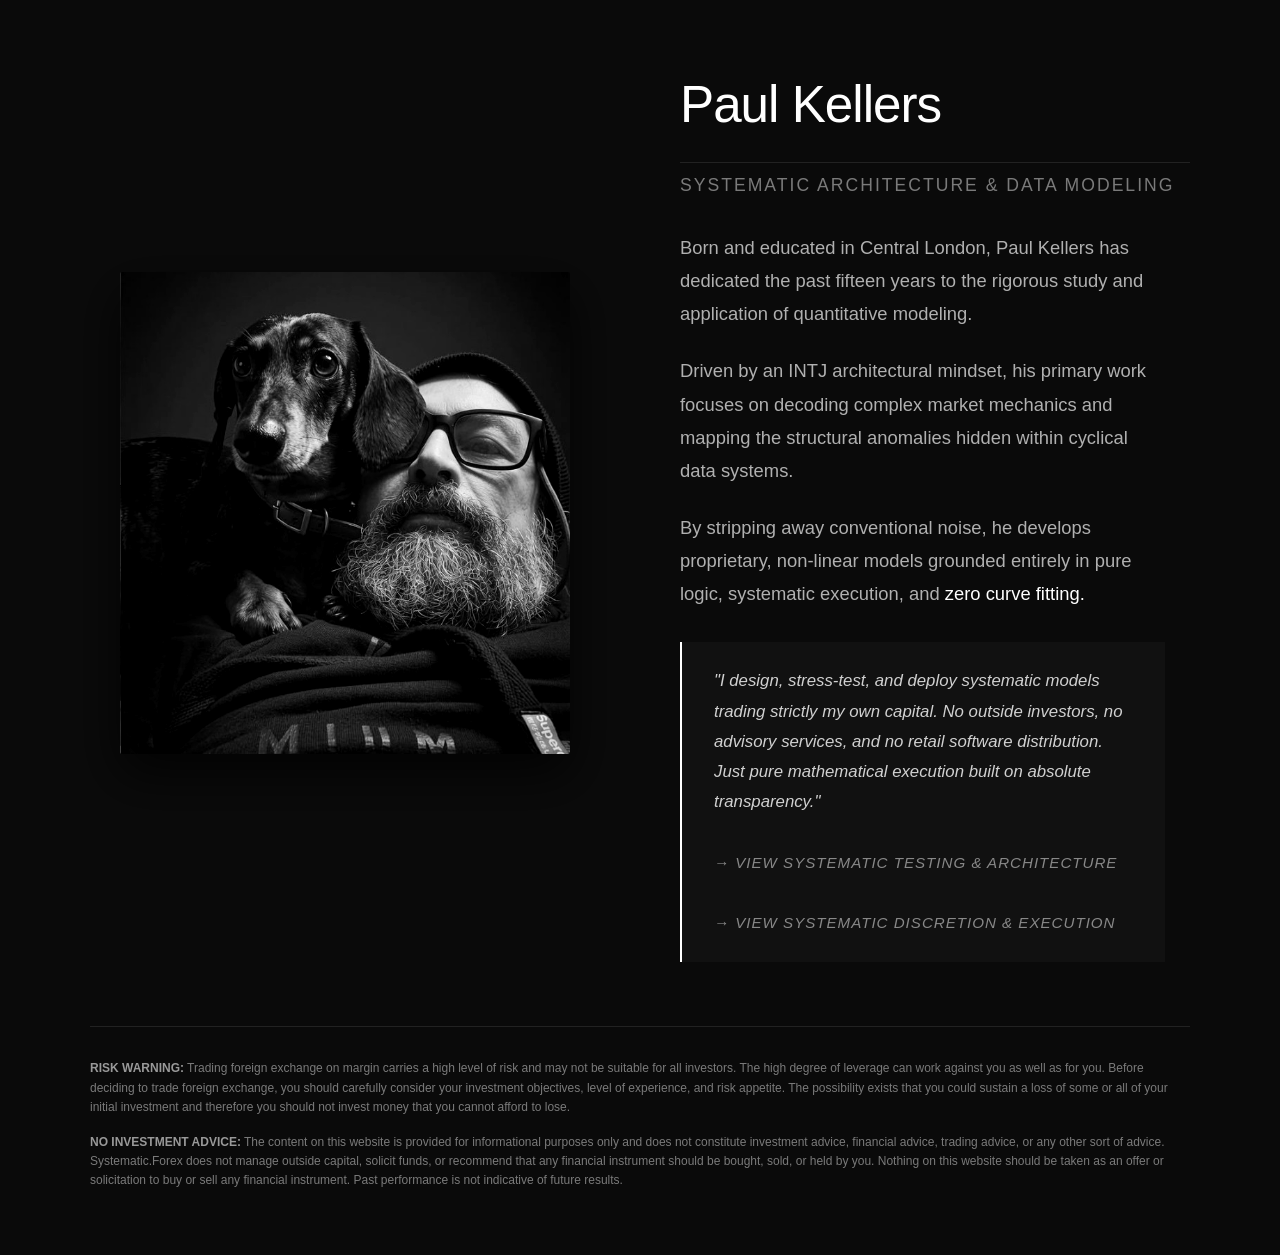
==== index.html @ 6703fd4b "Update index.html" ====
<!DOCTYPE html>
<html lang="en">
<head>
    <meta charset="UTF-8">
    <meta name="viewport" content="width=device-width, initial-scale=1.0">
    <title>Paul Kellers | Systematic Architecture</title>
    <style>
        :root {
            --bg-color: #0a0a0a;
            --text-primary: #e0e0e0;
            --text-muted: #7a7a7a;
            --accent: #ffffff;
            --border-line: #222222;
        }

        * {
            margin: 0;
            padding: 0;
            box-sizing: border-box;
        }

        body {
            background-color: var(--bg-color);
            color: var(--text-primary);
            font-family: -apple-system, BlinkMacSystemFont, "Segoe UI", Roboto, Helvetica, Arial, sans-serif;
            display: flex;
            flex-direction: column;
            min-height: 100vh;
            line-height: 1.6;
        }

        .page-wrapper {
            flex: 1;
            display: flex;
            align-items: center;
            padding: 4rem 0;
        }

        .container {
            display: flex;
            max-width: 1100px;
            width: 90%;
            margin: 0 auto;
            gap: 5rem;
            align-items: center;
        }

        .image-section {
            flex: 1;
            display: flex;
            justify-content: center;
        }

        .image-section img {
            width: 100%;
            max-width: 450px;
            height: auto;
            border-radius: 2px;
            filter: grayscale(100%) contrast(1.1);
            box-shadow: 0 20px 50px rgba(0,0,0,0.8);
        }

        .content-section {
            flex: 1;
            display: flex;
            flex-direction: column;
            gap: 2rem;
        }

        .header h1 {
            font-size: 3.2rem;
            font-weight: 300;
            letter-spacing: -1px;
            color: var(--accent);
            border-bottom: 1px solid var(--border-line);
            padding-bottom: 1rem;
            margin-bottom: 0.5rem;
        }

        .header .subtitle {
            font-size: 1.1rem;
            color: var(--text-muted);
            text-transform: uppercase;
            letter-spacing: 2px;
            font-weight: 400;
        }

        .bio-section {
            display: flex;
            flex-direction: column;
            gap: 1.5rem;
            font-size: 1.15rem;
            font-weight: 300;
            max-width: 95%;
            color: #b0b0b0;
            line-height: 1.8;
        }
        
        .bio-section strong {
            color: var(--accent);
            font-weight: 500;
        }

        .mandate {
            margin-top: 0.5rem;
            padding: 1.5rem 2rem;
            background-color: #111111;
            border-left: 2px solid var(--accent);
            font-style: italic;
            font-size: 1.05rem;
            color: #d0d0d0;
        }

        .disclaimer {
            max-width: 1100px;
            width: 90%;
            margin: 0 auto;
            padding: 2rem 0 3rem;
            border-top: 1px solid var(--border-line);
            font-size: 0.75rem;
            color: var(--text-muted);
            line-height: 1.6;
        }

        .disclaimer strong {
            color: #999999;
        }

        .disclaimer p {
            margin-bottom: 1rem;
        }

        @media (max-width: 900px) {
            .container {
                flex-direction: column;
                text-align: center;
                gap: 3rem;
            }
            
            .header h1 {
                font-size: 2.6rem;
            }

            .bio-section {
                margin: 0 auto;
                text-align: left;
            }

            .mandate {
                padding: 1.25rem;
            }
        }
    </style>
</head>
<body>
    
    <div class="page-wrapper">
        <div class="container">
            <div class="image-section">
                <img src="image.jpg" alt="Paul Kellers">
            </div>
            <div class="content-section">
                <div class="header">
                    <h1>Paul Kellers</h1>
                    <div class="subtitle">Systematic Architecture & Data Modeling</div>
                </div>
                
                <div class="bio-section">
                    <p>Born and educated in Central London, Paul Kellers has dedicated the past fifteen years to the rigorous study and application of quantitative modeling.</p>
                    
                    <p>Driven by an INTJ architectural mindset, his primary work focuses on decoding complex market mechanics and mapping the structural anomalies hidden within cyclical data systems.</p>
                    
                    <p>By stripping away conventional noise, he develops proprietary, non-linear models grounded entirely in pure logic, systematic execution, and <strong>zero curve fitting.</strong></p>
                    
                    <div class="mandate">
                        "I design, stress-test, and deploy systematic models trading strictly my own capital. No outside investors, no advisory services, and no retail software distribution. Just pure mathematical execution built on absolute transparency."
                        <br><br><a href="architecture.html" style="color: #888; text-decoration: none; font-size: 0.9em; text-transform: uppercase; letter-spacing: 1px; transition: color 0.3s ease;">→ View Systematic Testing & Architecture</a>
                        <br><br><a href="discretion.html" style="color: #888; text-decoration: none; font-size: 0.9em; text-transform: uppercase; letter-spacing: 1px; transition: color 0.3s ease;">→ View Systematic Discretion & Execution</a>
                    </div>
                </div>
            </div>
        </div>
    </div>

    <div class="disclaimer">
        <p><strong>RISK WARNING:</strong> Trading foreign exchange on margin carries a high level of risk and may not be suitable for all investors. The high degree of leverage can work against you as well as for you. Before deciding to trade foreign exchange, you should carefully consider your investment objectives, level of experience, and risk appetite. The possibility exists that you could sustain a loss of some or all of your initial investment and therefore you should not invest money that you cannot afford to lose.</p>
        <p><strong>NO INVESTMENT ADVICE:</strong> The content on this website is provided for informational purposes only and does not constitute investment advice, financial advice, trading advice, or any other sort of advice. Systematic.Forex does not manage outside capital, solicit funds, or recommend that any financial instrument should be bought, sold, or held by you. Nothing on this website should be taken as an offer or solicitation to buy or sell any financial instrument. Past performance is not indicative of future results.</p>
      
    </div> 

</body>
</html>
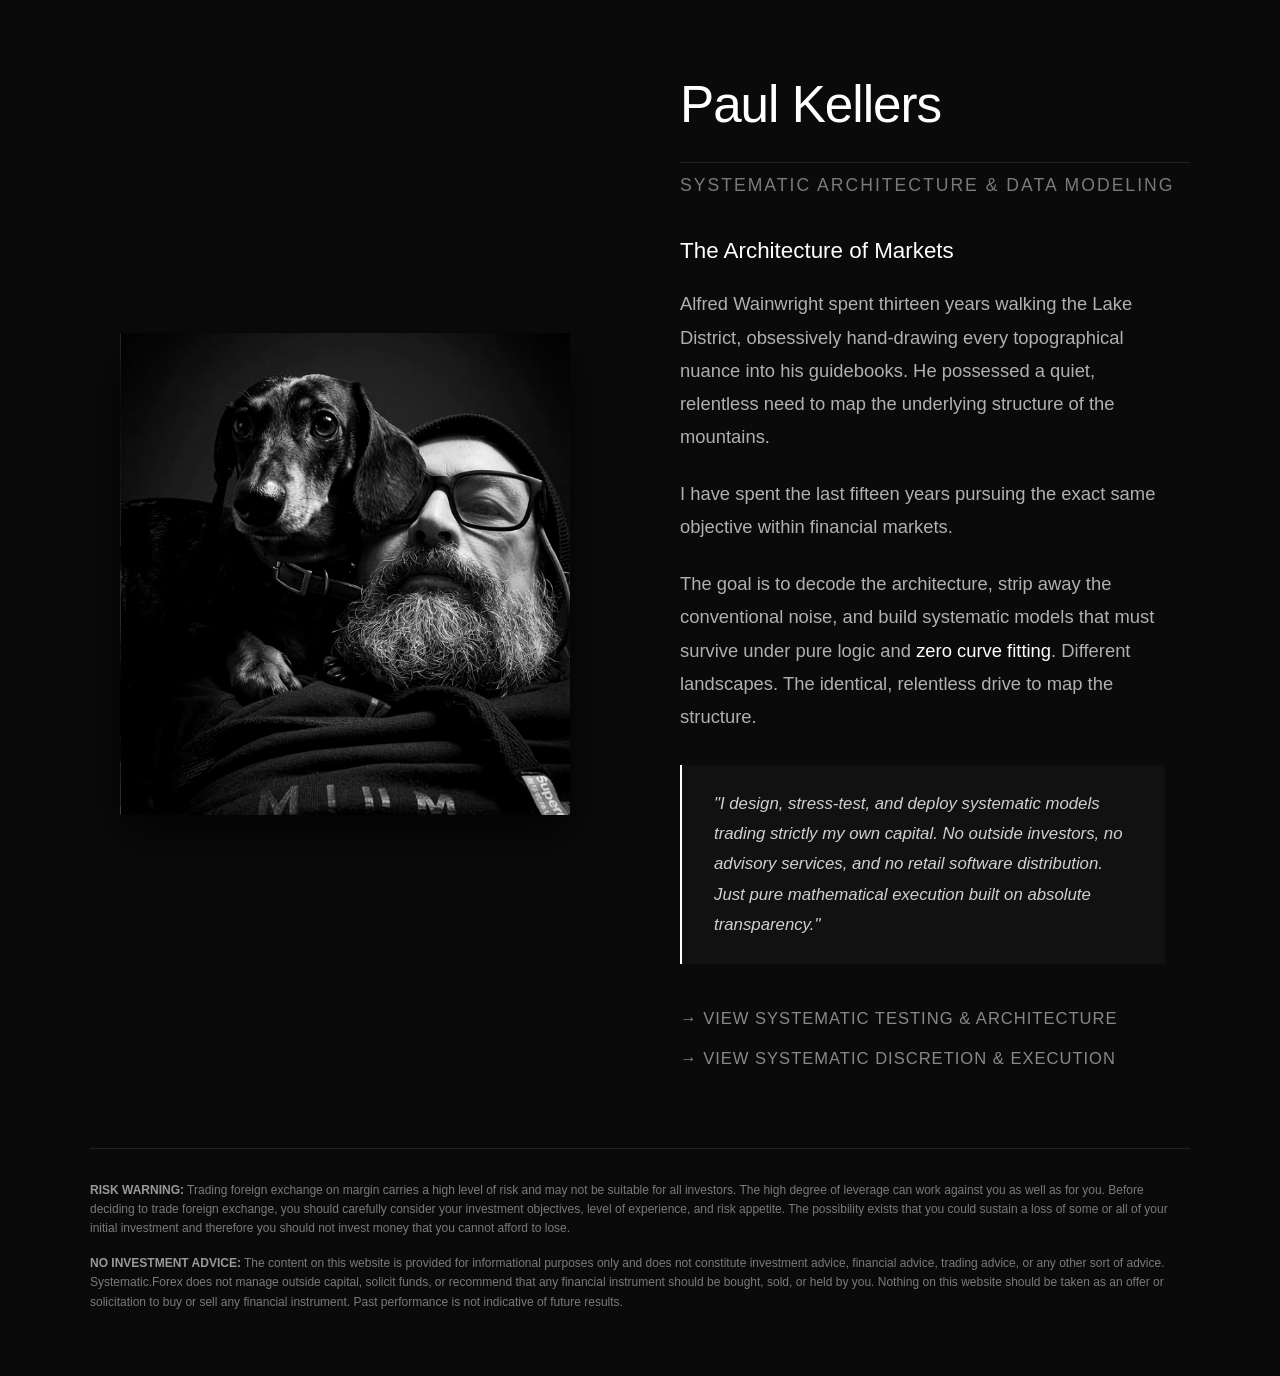
==== commit 78b9a52b: "Update index.html" ====
--- a/index.html
+++ b/index.html
@@ -109,6 +109,21 @@
             font-style: italic;
             font-size: 1.05rem;
             color: #d0d0d0;
+        }
+        
+        .nav-links-container a {
+            color: #888;
+            text-decoration: none;
+            font-size: 0.9em;
+            text-transform: uppercase;
+            letter-spacing: 1px;
+            transition: color 0.3s ease;
+            display: block;
+            margin-bottom: 10px;
+        }
+        
+        .nav-links-container a:hover {
+            color: #ffffff;
         }
 
         .disclaimer {
@@ -166,16 +181,20 @@
                 </div>
                 
                 <div class="bio-section">
-                    <p>Born and educated in Central London, Paul Kellers has dedicated the past fifteen years to the rigorous study and application of quantitative modeling.</p>
-                    
-                    <p>Driven by an INTJ architectural mindset, his primary work focuses on decoding complex market mechanics and mapping the structural anomalies hidden within cyclical data systems.</p>
-                    
-                    <p>By stripping away conventional noise, he develops proprietary, non-linear models grounded entirely in pure logic, systematic execution, and <strong>zero curve fitting.</strong></p>
+                    <h2 style="color: #ffffff; font-size: 1.4rem; font-weight: 400; margin-bottom: -0.5rem;">The Architecture of Markets</h2>
+                    <p>Alfred Wainwright spent thirteen years walking the Lake District, obsessively hand-drawing every topographical nuance into his guidebooks. He possessed a quiet, relentless need to map the underlying structure of the mountains.</p>
+                    
+                    <p>I have spent the last fifteen years pursuing the exact same objective within financial markets.</p>
+                    
+                    <p>The goal is to decode the architecture, strip away the conventional noise, and build systematic models that must survive under pure logic and <strong>zero curve fitting</strong>. Different landscapes. The identical, relentless drive to map the structure.</p>
                     
                     <div class="mandate">
                         "I design, stress-test, and deploy systematic models trading strictly my own capital. No outside investors, no advisory services, and no retail software distribution. Just pure mathematical execution built on absolute transparency."
-                        <br><br><a href="architecture.html" style="color: #888; text-decoration: none; font-size: 0.9em; text-transform: uppercase; letter-spacing: 1px; transition: color 0.3s ease;">→ View Systematic Testing & Architecture</a>
-                        <br><br><a href="discretion.html" style="color: #888; text-decoration: none; font-size: 0.9em; text-transform: uppercase; letter-spacing: 1px; transition: color 0.3s ease;">→ View Systematic Discretion & Execution</a>
+                    </div>
+                    
+                    <div class="nav-links-container" style="margin-top: 1rem;">
+                        <a href="architecture.html">→ View Systematic Testing & Architecture</a>
+                        <a href="discretion.html">→ View Systematic Discretion & Execution</a>
                     </div>
                 </div>
             </div>
@@ -185,7 +204,6 @@
     <div class="disclaimer">
         <p><strong>RISK WARNING:</strong> Trading foreign exchange on margin carries a high level of risk and may not be suitable for all investors. The high degree of leverage can work against you as well as for you. Before deciding to trade foreign exchange, you should carefully consider your investment objectives, level of experience, and risk appetite. The possibility exists that you could sustain a loss of some or all of your initial investment and therefore you should not invest money that you cannot afford to lose.</p>
         <p><strong>NO INVESTMENT ADVICE:</strong> The content on this website is provided for informational purposes only and does not constitute investment advice, financial advice, trading advice, or any other sort of advice. Systematic.Forex does not manage outside capital, solicit funds, or recommend that any financial instrument should be bought, sold, or held by you. Nothing on this website should be taken as an offer or solicitation to buy or sell any financial instrument. Past performance is not indicative of future results.</p>
-      
     </div> 
 
 </body>
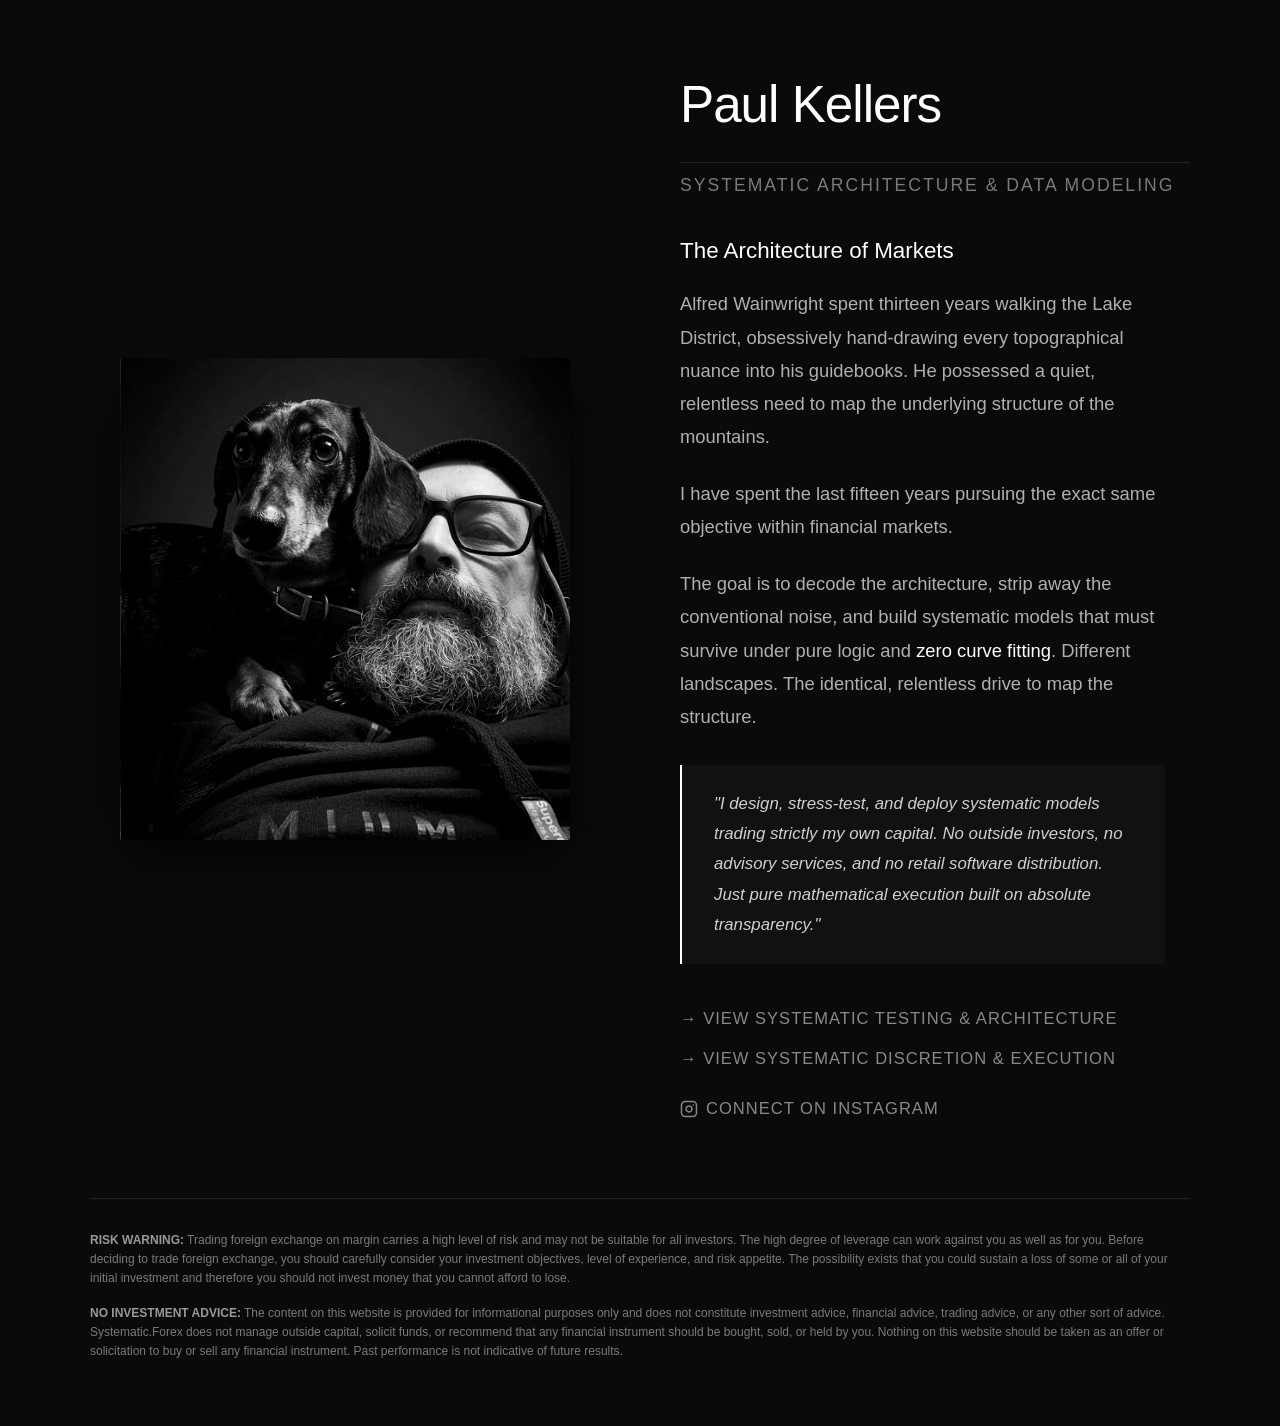
==== commit 35af39a0: "Update index.html" ====
--- a/index.html
+++ b/index.html
@@ -195,6 +195,15 @@
                     <div class="nav-links-container" style="margin-top: 1rem;">
                         <a href="architecture.html">→ View Systematic Testing & Architecture</a>
                         <a href="discretion.html">→ View Systematic Discretion & Execution</a>
+                        
+                        <a href="https://www.instagram.com/paul.kellers/" target="_blank" rel="noopener noreferrer" style="display: flex; align-items: center; gap: 8px; margin-top: 20px;">
+                            <svg width="18" height="18" viewBox="0 0 24 24" fill="none" stroke="currentColor" stroke-width="2" stroke-linecap="round" stroke-linejoin="round">
+                                <rect x="2" y="2" width="20" height="20" rx="5" ry="5"></rect>
+                                <path d="M16 11.37A4 4 0 1 1 12.63 8 4 4 0 0 1 16 11.37z"></path>
+                                <line x1="17.5" y1="6.5" x2="17.51" y2="6.5"></line>
+                            </svg>
+                            Connect on Instagram
+                        </a>
                     </div>
                 </div>
             </div>
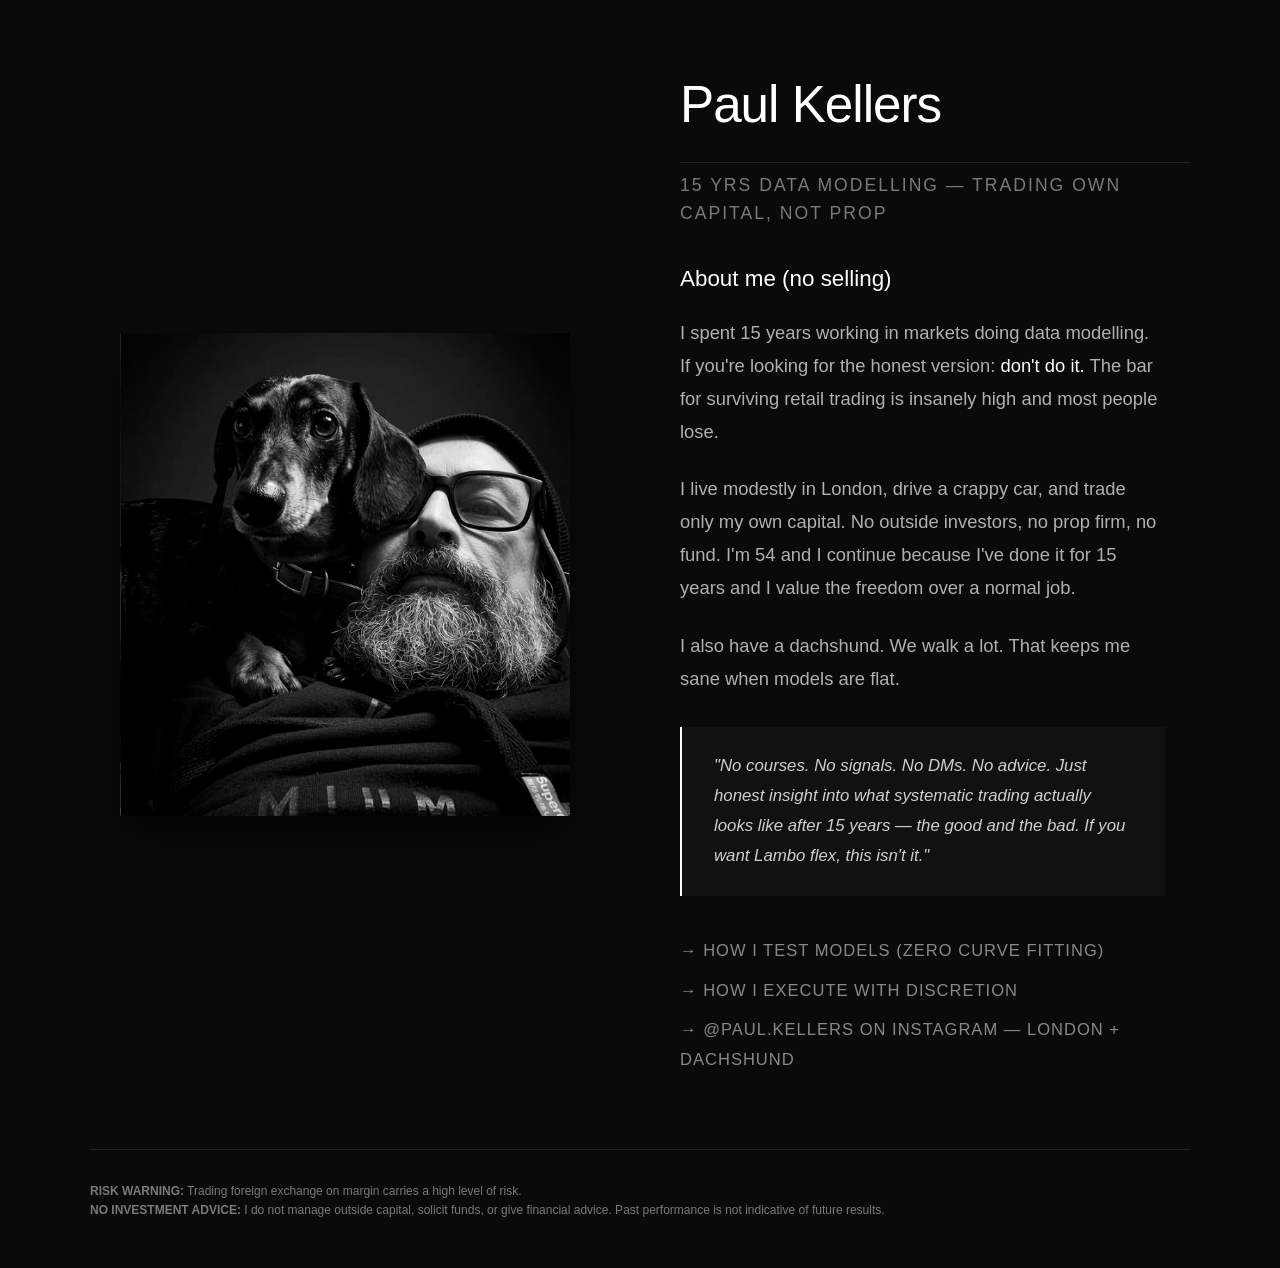
==== commit c5b22882: "Update index.html" ====
--- a/index.html
+++ b/index.html
@@ -3,217 +3,51 @@
 <head>
     <meta charset="UTF-8">
     <meta name="viewport" content="width=device-width, initial-scale=1.0">
-    <title>Paul Kellers | Systematic Architecture</title>
+    <title>Paul Kellers | About Me</title>
     <style>
-        :root {
-            --bg-color: #0a0a0a;
-            --text-primary: #e0e0e0;
-            --text-muted: #7a7a7a;
-            --accent: #ffffff;
-            --border-line: #222222;
-        }
-
-        * {
-            margin: 0;
-            padding: 0;
-            box-sizing: border-box;
-        }
-
-        body {
-            background-color: var(--bg-color);
-            color: var(--text-primary);
-            font-family: -apple-system, BlinkMacSystemFont, "Segoe UI", Roboto, Helvetica, Arial, sans-serif;
-            display: flex;
-            flex-direction: column;
-            min-height: 100vh;
-            line-height: 1.6;
-        }
-
-        .page-wrapper {
-            flex: 1;
-            display: flex;
-            align-items: center;
-            padding: 4rem 0;
-        }
-
-        .container {
-            display: flex;
-            max-width: 1100px;
-            width: 90%;
-            margin: 0 auto;
-            gap: 5rem;
-            align-items: center;
-        }
-
-        .image-section {
-            flex: 1;
-            display: flex;
-            justify-content: center;
-        }
-
-        .image-section img {
-            width: 100%;
-            max-width: 450px;
-            height: auto;
-            border-radius: 2px;
-            filter: grayscale(100%) contrast(1.1);
-            box-shadow: 0 20px 50px rgba(0,0,0,0.8);
-        }
-
-        .content-section {
-            flex: 1;
-            display: flex;
-            flex-direction: column;
-            gap: 2rem;
-        }
-
-        .header h1 {
-            font-size: 3.2rem;
-            font-weight: 300;
-            letter-spacing: -1px;
-            color: var(--accent);
-            border-bottom: 1px solid var(--border-line);
-            padding-bottom: 1rem;
-            margin-bottom: 0.5rem;
-        }
-
-        .header .subtitle {
-            font-size: 1.1rem;
-            color: var(--text-muted);
-            text-transform: uppercase;
-            letter-spacing: 2px;
-            font-weight: 400;
-        }
-
-        .bio-section {
-            display: flex;
-            flex-direction: column;
-            gap: 1.5rem;
-            font-size: 1.15rem;
-            font-weight: 300;
-            max-width: 95%;
-            color: #b0b0b0;
-            line-height: 1.8;
-        }
-        
-        .bio-section strong {
-            color: var(--accent);
-            font-weight: 500;
-        }
-
-        .mandate {
-            margin-top: 0.5rem;
-            padding: 1.5rem 2rem;
-            background-color: #111111;
-            border-left: 2px solid var(--accent);
-            font-style: italic;
-            font-size: 1.05rem;
-            color: #d0d0d0;
-        }
-        
-        .nav-links-container a {
-            color: #888;
-            text-decoration: none;
-            font-size: 0.9em;
-            text-transform: uppercase;
-            letter-spacing: 1px;
-            transition: color 0.3s ease;
-            display: block;
-            margin-bottom: 10px;
-        }
-        
-        .nav-links-container a:hover {
-            color: #ffffff;
-        }
-
-        .disclaimer {
-            max-width: 1100px;
-            width: 90%;
-            margin: 0 auto;
-            padding: 2rem 0 3rem;
-            border-top: 1px solid var(--border-line);
-            font-size: 0.75rem;
-            color: var(--text-muted);
-            line-height: 1.6;
-        }
-
-        .disclaimer strong {
-            color: #999999;
-        }
-
-        .disclaimer p {
-            margin-bottom: 1rem;
-        }
-
-        @media (max-width: 900px) {
-            .container {
-                flex-direction: column;
-                text-align: center;
-                gap: 3rem;
-            }
-            
-            .header h1 {
-                font-size: 2.6rem;
-            }
-
-            .bio-section {
-                margin: 0 auto;
-                text-align: left;
-            }
-
-            .mandate {
-                padding: 1.25rem;
-            }
-        }
+        :root { --bg-color: #0a0a0a; --text-primary: #e0e0e0; --text-muted: #7a7a7a; --accent: #ffffff; --border-line: #222222; }
+        * { margin: 0; padding: 0; box-sizing: border-box; }
+        body { background-color: var(--bg-color); color: var(--text-primary); font-family: -apple-system, BlinkMacSystemFont, "Segoe UI", Roboto, Helvetica, Arial, sans-serif; display: flex; flex-direction: column; min-height: 100vh; line-height: 1.6; }
+        .page-wrapper { flex: 1; display: flex; align-items: center; padding: 4rem 0; }
+        .container { display: flex; max-width: 1100px; width: 90%; margin: 0 auto; gap: 5rem; align-items: center; }
+        .image-section { flex: 1; display: flex; justify-content: center; }
+        .image-section img { width: 100%; max-width: 450px; height: auto; border-radius: 2px; filter: grayscale(100%) contrast(1.1); box-shadow: 0 20px 50px rgba(0,0,0,0.8); }
+        .content-section { flex: 1; display: flex; flex-direction: column; gap: 2rem; }
+        .header h1 { font-size: 3.2rem; font-weight: 300; letter-spacing: -1px; color: var(--accent); border-bottom: 1px solid var(--border-line); padding-bottom: 1rem; margin-bottom: 0.5rem; }
+        .header .subtitle { font-size: 1.1rem; color: var(--text-muted); text-transform: uppercase; letter-spacing: 2px; font-weight: 400; }
+        .bio-section { display: flex; flex-direction: column; gap: 1.5rem; font-size: 1.15rem; font-weight: 300; max-width: 95%; color: #b0b0b0; line-height: 1.8; }
+        .bio-section strong { color: var(--accent); font-weight: 500; }
+        .mandate { margin-top: 0.5rem; padding: 1.5rem 2rem; background-color: #111111; border-left: 2px solid var(--accent); font-style: italic; font-size: 1.05rem; color: #d0d0d0; }
+        .nav-links-container a { color: #888; text-decoration: none; font-size: 0.9em; text-transform: uppercase; letter-spacing: 1px; transition: color 0.3s ease; display: block; margin-bottom: 10px; }
+        .nav-links-container a:hover { color: #ffffff; }
+        .disclaimer { max-width: 1100px; width: 90%; margin: 0 auto; padding: 2rem 0 3rem; border-top: 1px solid var(--border-line); font-size: 0.75rem; color: var(--text-muted); line-height: 1.6; }
+        @media (max-width: 900px) { .container { flex-direction: column; text-align: center; gap: 3rem; } .header h1 { font-size: 2.6rem; } .bio-section { margin: 0 auto; text-align: left; } }
     </style>
 </head>
 <body>
-    
     <div class="page-wrapper">
         <div class="container">
-            <div class="image-section">
-                <img src="image.jpg" alt="Paul Kellers">
-            </div>
+            <div class="image-section"><img src="image.jpg" alt="Paul Kellers"></div>
             <div class="content-section">
-                <div class="header">
-                    <h1>Paul Kellers</h1>
-                    <div class="subtitle">Systematic Architecture & Data Modeling</div>
-                </div>
-                
+                <div class="header"><h1>Paul Kellers</h1><div class="subtitle">15 yrs data modelling — Trading own capital, not prop</div></div>
                 <div class="bio-section">
-                    <h2 style="color: #ffffff; font-size: 1.4rem; font-weight: 400; margin-bottom: -0.5rem;">The Architecture of Markets</h2>
-                    <p>Alfred Wainwright spent thirteen years walking the Lake District, obsessively hand-drawing every topographical nuance into his guidebooks. He possessed a quiet, relentless need to map the underlying structure of the mountains.</p>
-                    
-                    <p>I have spent the last fifteen years pursuing the exact same objective within financial markets.</p>
-                    
-                    <p>The goal is to decode the architecture, strip away the conventional noise, and build systematic models that must survive under pure logic and <strong>zero curve fitting</strong>. Different landscapes. The identical, relentless drive to map the structure.</p>
-                    
-                    <div class="mandate">
-                        "I design, stress-test, and deploy systematic models trading strictly my own capital. No outside investors, no advisory services, and no retail software distribution. Just pure mathematical execution built on absolute transparency."
-                    </div>
-                    
+                    <h2 style="color: #fff; font-size: 1.4rem; font-weight: 400; margin-bottom: -0.5rem;">About me (no selling)</h2>
+                    <p>I spent 15 years working in markets doing data modelling. If you're looking for the honest version: <strong>don't do it.</strong> The bar for surviving retail trading is insanely high and most people lose.</p>
+                    <p>I live modestly in London, drive a crappy car, and trade only my own capital. No outside investors, no prop firm, no fund. I'm 54 and I continue because I've done it for 15 years and I value the freedom over a normal job.</p>
+                    <p>I also have a dachshund. We walk a lot. That keeps me sane when models are flat.</p>
+                    <div class="mandate">"No courses. No signals. No DMs. No advice. Just honest insight into what systematic trading actually looks like after 15 years — the good and the bad. If you want Lambo flex, this isn't it."</div>
                     <div class="nav-links-container" style="margin-top: 1rem;">
-                        <a href="architecture.html">→ View Systematic Testing & Architecture</a>
-                        <a href="discretion.html">→ View Systematic Discretion & Execution</a>
-                        
-                        <a href="https://www.instagram.com/paul.kellers/" target="_blank" rel="noopener noreferrer" style="display: flex; align-items: center; gap: 8px; margin-top: 20px;">
-                            <svg width="18" height="18" viewBox="0 0 24 24" fill="none" stroke="currentColor" stroke-width="2" stroke-linecap="round" stroke-linejoin="round">
-                                <rect x="2" y="2" width="20" height="20" rx="5" ry="5"></rect>
-                                <path d="M16 11.37A4 4 0 1 1 12.63 8 4 4 0 0 1 16 11.37z"></path>
-                                <line x1="17.5" y1="6.5" x2="17.51" y2="6.5"></line>
-                            </svg>
-                            Connect on Instagram
-                        </a>
+                        <a href="architecture.html">→ How I test models (zero curve fitting)</a>
+                        <a href="discretion.html">→ How I execute with discretion</a>
+                        <a href="https://www.instagram.com/paul.kellers/" target="_blank">→ @paul.kellers on Instagram — London + Dachshund</a>
                     </div>
                 </div>
             </div>
         </div>
     </div>
-
     <div class="disclaimer">
-        <p><strong>RISK WARNING:</strong> Trading foreign exchange on margin carries a high level of risk and may not be suitable for all investors. The high degree of leverage can work against you as well as for you. Before deciding to trade foreign exchange, you should carefully consider your investment objectives, level of experience, and risk appetite. The possibility exists that you could sustain a loss of some or all of your initial investment and therefore you should not invest money that you cannot afford to lose.</p>
-        <p><strong>NO INVESTMENT ADVICE:</strong> The content on this website is provided for informational purposes only and does not constitute investment advice, financial advice, trading advice, or any other sort of advice. Systematic.Forex does not manage outside capital, solicit funds, or recommend that any financial instrument should be bought, sold, or held by you. Nothing on this website should be taken as an offer or solicitation to buy or sell any financial instrument. Past performance is not indicative of future results.</p>
-    </div> 
-
+        <p><strong>RISK WARNING:</strong> Trading foreign exchange on margin carries a high level of risk.</p>
+        <p><strong>NO INVESTMENT ADVICE:</strong> I do not manage outside capital, solicit funds, or give financial advice. Past performance is not indicative of future results.</p>
+    </div>
 </body>
 </html>
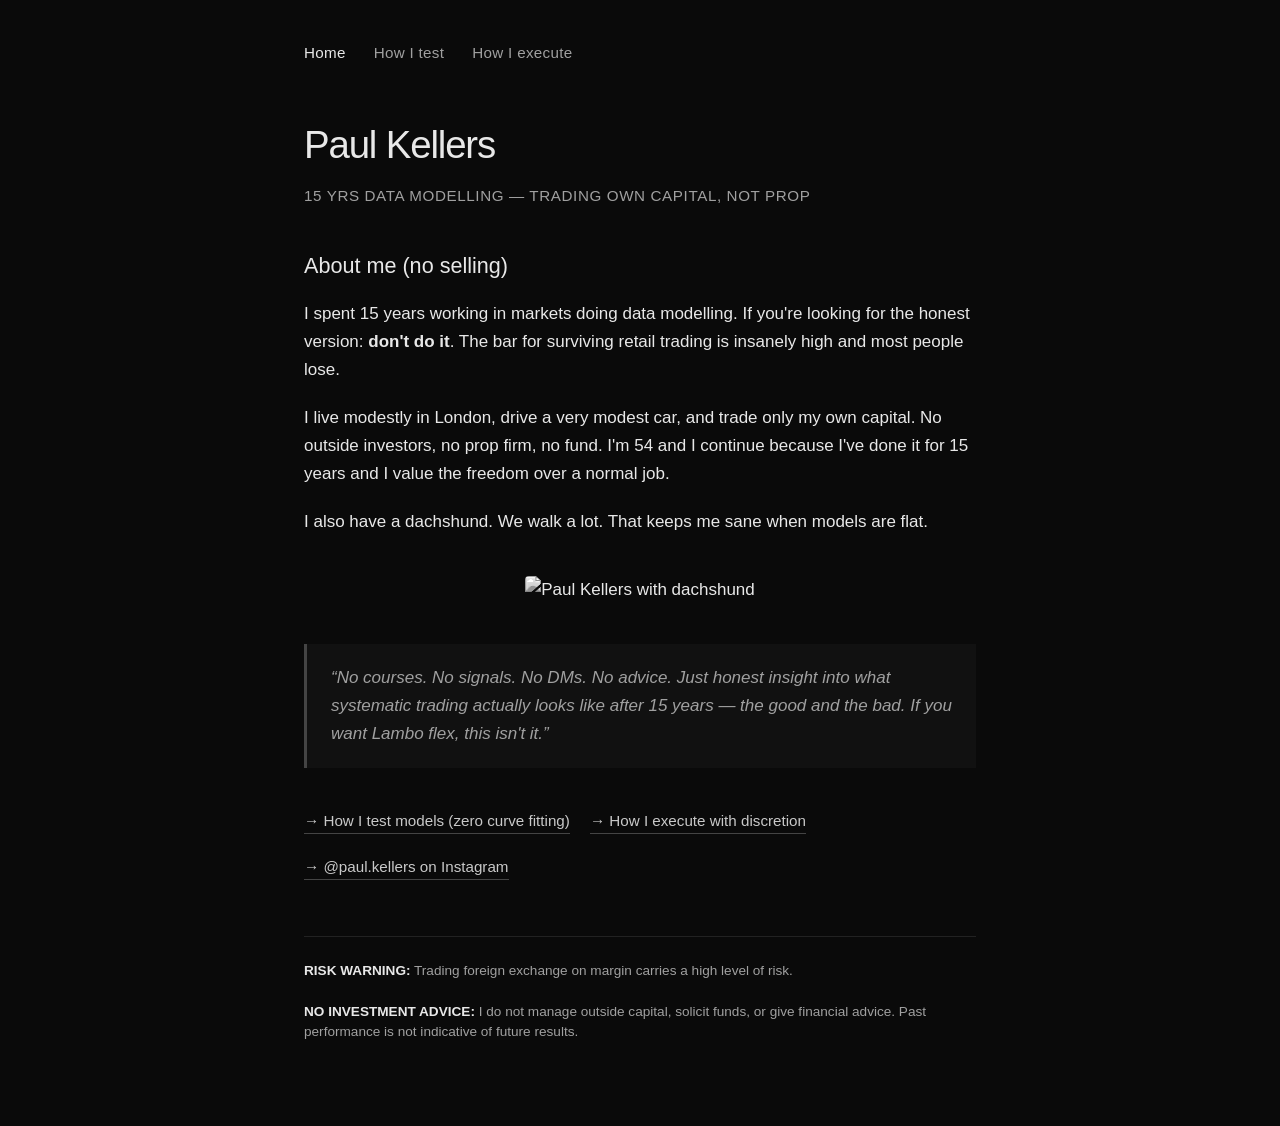
==== commit 3f1d5080: "Update index.html" ====
--- a/index.html
+++ b/index.html
@@ -1,53 +1,49 @@
 <!DOCTYPE html>
 <html lang="en">
 <head>
-    <meta charset="UTF-8">
-    <meta name="viewport" content="width=device-width, initial-scale=1.0">
-    <title>Paul Kellers | About Me</title>
-    <style>
-        :root { --bg-color: #0a0a0a; --text-primary: #e0e0e0; --text-muted: #7a7a7a; --accent: #ffffff; --border-line: #222222; }
-        * { margin: 0; padding: 0; box-sizing: border-box; }
-        body { background-color: var(--bg-color); color: var(--text-primary); font-family: -apple-system, BlinkMacSystemFont, "Segoe UI", Roboto, Helvetica, Arial, sans-serif; display: flex; flex-direction: column; min-height: 100vh; line-height: 1.6; }
-        .page-wrapper { flex: 1; display: flex; align-items: center; padding: 4rem 0; }
-        .container { display: flex; max-width: 1100px; width: 90%; margin: 0 auto; gap: 5rem; align-items: center; }
-        .image-section { flex: 1; display: flex; justify-content: center; }
-        .image-section img { width: 100%; max-width: 450px; height: auto; border-radius: 2px; filter: grayscale(100%) contrast(1.1); box-shadow: 0 20px 50px rgba(0,0,0,0.8); }
-        .content-section { flex: 1; display: flex; flex-direction: column; gap: 2rem; }
-        .header h1 { font-size: 3.2rem; font-weight: 300; letter-spacing: -1px; color: var(--accent); border-bottom: 1px solid var(--border-line); padding-bottom: 1rem; margin-bottom: 0.5rem; }
-        .header .subtitle { font-size: 1.1rem; color: var(--text-muted); text-transform: uppercase; letter-spacing: 2px; font-weight: 400; }
-        .bio-section { display: flex; flex-direction: column; gap: 1.5rem; font-size: 1.15rem; font-weight: 300; max-width: 95%; color: #b0b0b0; line-height: 1.8; }
-        .bio-section strong { color: var(--accent); font-weight: 500; }
-        .mandate { margin-top: 0.5rem; padding: 1.5rem 2rem; background-color: #111111; border-left: 2px solid var(--accent); font-style: italic; font-size: 1.05rem; color: #d0d0d0; }
-        .nav-links-container a { color: #888; text-decoration: none; font-size: 0.9em; text-transform: uppercase; letter-spacing: 1px; transition: color 0.3s ease; display: block; margin-bottom: 10px; }
-        .nav-links-container a:hover { color: #ffffff; }
-        .disclaimer { max-width: 1100px; width: 90%; margin: 0 auto; padding: 2rem 0 3rem; border-top: 1px solid var(--border-line); font-size: 0.75rem; color: var(--text-muted); line-height: 1.6; }
-        @media (max-width: 900px) { .container { flex-direction: column; text-align: center; gap: 3rem; } .header h1 { font-size: 2.6rem; } .bio-section { margin: 0 auto; text-align: left; } }
-    </style>
+  <meta charset="UTF-8">
+  <meta name="viewport" content="width=device-width, initial-scale=1.0">
+  <title>Paul Kellers | 15 years data modelling, own capital only</title>
+  <meta name="description" content="Systematic trading after 15 years in data modelling. Own capital only. No courses, no signals, no advice. Honest version.">
+  <link rel="stylesheet" href="style.css">
 </head>
 <body>
-    <div class="page-wrapper">
-        <div class="container">
-            <div class="image-section"><img src="image.jpg" alt="Paul Kellers"></div>
-            <div class="content-section">
-                <div class="header"><h1>Paul Kellers</h1><div class="subtitle">15 yrs data modelling — Trading own capital, not prop</div></div>
-                <div class="bio-section">
-                    <h2 style="color: #fff; font-size: 1.4rem; font-weight: 400; margin-bottom: -0.5rem;">About me (no selling)</h2>
-                    <p>I spent 15 years working in markets doing data modelling. If you're looking for the honest version: <strong>don't do it.</strong> The bar for surviving retail trading is insanely high and most people lose.</p>
-                    <p>I live modestly in London, drive a crappy car, and trade only my own capital. No outside investors, no prop firm, no fund. I'm 54 and I continue because I've done it for 15 years and I value the freedom over a normal job.</p>
-                    <p>I also have a dachshund. We walk a lot. That keeps me sane when models are flat.</p>
-                    <div class="mandate">"No courses. No signals. No DMs. No advice. Just honest insight into what systematic trading actually looks like after 15 years — the good and the bad. If you want Lambo flex, this isn't it."</div>
-                    <div class="nav-links-container" style="margin-top: 1rem;">
-                        <a href="architecture.html">→ How I test models (zero curve fitting)</a>
-                        <a href="discretion.html">→ How I execute with discretion</a>
-                        <a href="https://www.instagram.com/paul.kellers/" target="_blank">→ @paul.kellers on Instagram — London + Dachshund</a>
-                    </div>
-                </div>
-            </div>
-        </div>
+  <div class="container">
+    <nav>
+      <a href="index.html" class="active">Home</a>
+      <a href="process.html">How I test</a>
+      <a href="execution.html">How I execute</a>
+    </nav>
+
+    <h1>Paul Kellers</h1>
+    <p class="subtitle">15 yrs data modelling — trading own capital, not prop</p>
+
+    <h2>About me (no selling)</h2>
+
+    <p>I spent 15 years working in markets doing data modelling. If you're looking for the honest version: <strong>don't do it</strong>. The bar for surviving retail trading is insanely high and most people lose.</p>
+
+    <p>I live modestly in London, drive a very modest car, and trade only my own capital. No outside investors, no prop firm, no fund. I'm 54 and I continue because I've done it for 15 years and I value the freedom over a normal job.</p>
+
+    <p>I also have a dachshund. We walk a lot. That keeps me sane when models are flat.</p>
+
+    <div class="photo-wrap">
+      <img src="photo.jpg" alt="Paul Kellers with dachshund" width="480">
     </div>
-    <div class="disclaimer">
-        <p><strong>RISK WARNING:</strong> Trading foreign exchange on margin carries a high level of risk.</p>
-        <p><strong>NO INVESTMENT ADVICE:</strong> I do not manage outside capital, solicit funds, or give financial advice. Past performance is not indicative of future results.</p>
+
+    <div class="quote">
+      “No courses. No signals. No DMs. No advice. Just honest insight into what systematic trading actually looks like after 15 years — the good and the bad. If you want Lambo flex, this isn't it.”
     </div>
+
+    <div class="links">
+      <a href="process.html">→ How I test models (zero curve fitting)</a>
+      <a href="execution.html">→ How I execute with discretion</a>
+      <a href="https://www.instagram.com/paul.kellers/" target="_blank" rel="noopener">→ @paul.kellers on Instagram</a>
+    </div>
+
+    <div class="risk">
+      <p><strong>RISK WARNING:</strong> Trading foreign exchange on margin carries a high level of risk.</p>
+      <p><strong>NO INVESTMENT ADVICE:</strong> I do not manage outside capital, solicit funds, or give financial advice. Past performance is not indicative of future results.</p>
+    </div>
+  </div>
 </body>
 </html>
--- a/style.css
+++ b/style.css
@@ -0,0 +1,137 @@
+/* Paul Kellers – clean dark theme */
+:root {
+  --bg: #0a0a0a;
+  --text: #e8e8e8;
+  --muted: #a0a0a0;
+  --accent: #c9c9c9;
+  --border: #222;
+  --quote-bg: #111;
+}
+
+* {
+  box-sizing: border-box;
+  margin: 0;
+  padding: 0;
+}
+
+body {
+  background: var(--bg);
+  color: var(--text);
+  font-family: -apple-system, BlinkMacSystemFont, "Segoe UI", Roboto, Helvetica, Arial, sans-serif;
+  line-height: 1.65;
+  font-size: 17px;
+  -webkit-font-smoothing: antialiased;
+}
+
+a {
+  color: var(--accent);
+  text-decoration: none;
+  border-bottom: 1px solid #444;
+  transition: border-color 0.2s;
+}
+a:hover {
+  border-bottom-color: var(--accent);
+}
+
+.container {
+  max-width: 720px;
+  margin: 0 auto;
+  padding: 2.5rem 1.5rem 4rem;
+}
+
+/* Navigation */
+nav {
+  display: flex;
+  gap: 1.75rem;
+  margin-bottom: 3rem;
+  font-size: 0.95rem;
+  letter-spacing: 0.02em;
+}
+nav a {
+  border-bottom: none;
+  color: var(--muted);
+}
+nav a:hover,
+nav a.active {
+  color: var(--text);
+}
+
+/* Typography */
+h1 {
+  font-size: 2.4rem;
+  font-weight: 500;
+  letter-spacing: -0.03em;
+  margin-bottom: 0.4rem;
+}
+.subtitle {
+  color: var(--muted);
+  font-size: 0.95rem;
+  letter-spacing: 0.04em;
+  text-transform: uppercase;
+  margin-bottom: 2.5rem;
+}
+h2 {
+  font-size: 1.35rem;
+  font-weight: 500;
+  margin: 2.5rem 0 1rem;
+}
+p {
+  margin-bottom: 1.25rem;
+}
+ul {
+  margin: 1rem 0 1.5rem 1.4rem;
+}
+li {
+  margin-bottom: 0.5rem;
+}
+
+/* Quote box */
+.quote {
+  background: var(--quote-bg);
+  border-left: 3px solid #444;
+  padding: 1.25rem 1.5rem;
+  margin: 2rem 0;
+  font-style: italic;
+  color: var(--muted);
+}
+
+/* Photo */
+.photo-wrap {
+  margin: 2.5rem 0;
+  text-align: center;
+}
+.photo-wrap img {
+  max-width: 100%;
+  height: auto;
+  border-radius: 4px;
+  filter: grayscale(100%);
+}
+
+/* Risk warning */
+.risk {
+  margin-top: 3.5rem;
+  padding-top: 1.5rem;
+  border-top: 1px solid var(--border);
+  font-size: 0.85rem;
+  color: var(--muted);
+  line-height: 1.5;
+}
+.risk strong {
+  color: var(--text);
+}
+
+/* Footer links */
+.links {
+  margin: 2.5rem 0 1rem;
+  display: flex;
+  flex-wrap: wrap;
+  gap: 1.25rem;
+  font-size: 0.95rem;
+}
+
+/* Responsive */
+@media (max-width: 600px) {
+  h1 { font-size: 1.9rem; }
+  .container { padding: 1.75rem 1.25rem 3rem; }
+  nav { gap: 1.25rem; }
+}
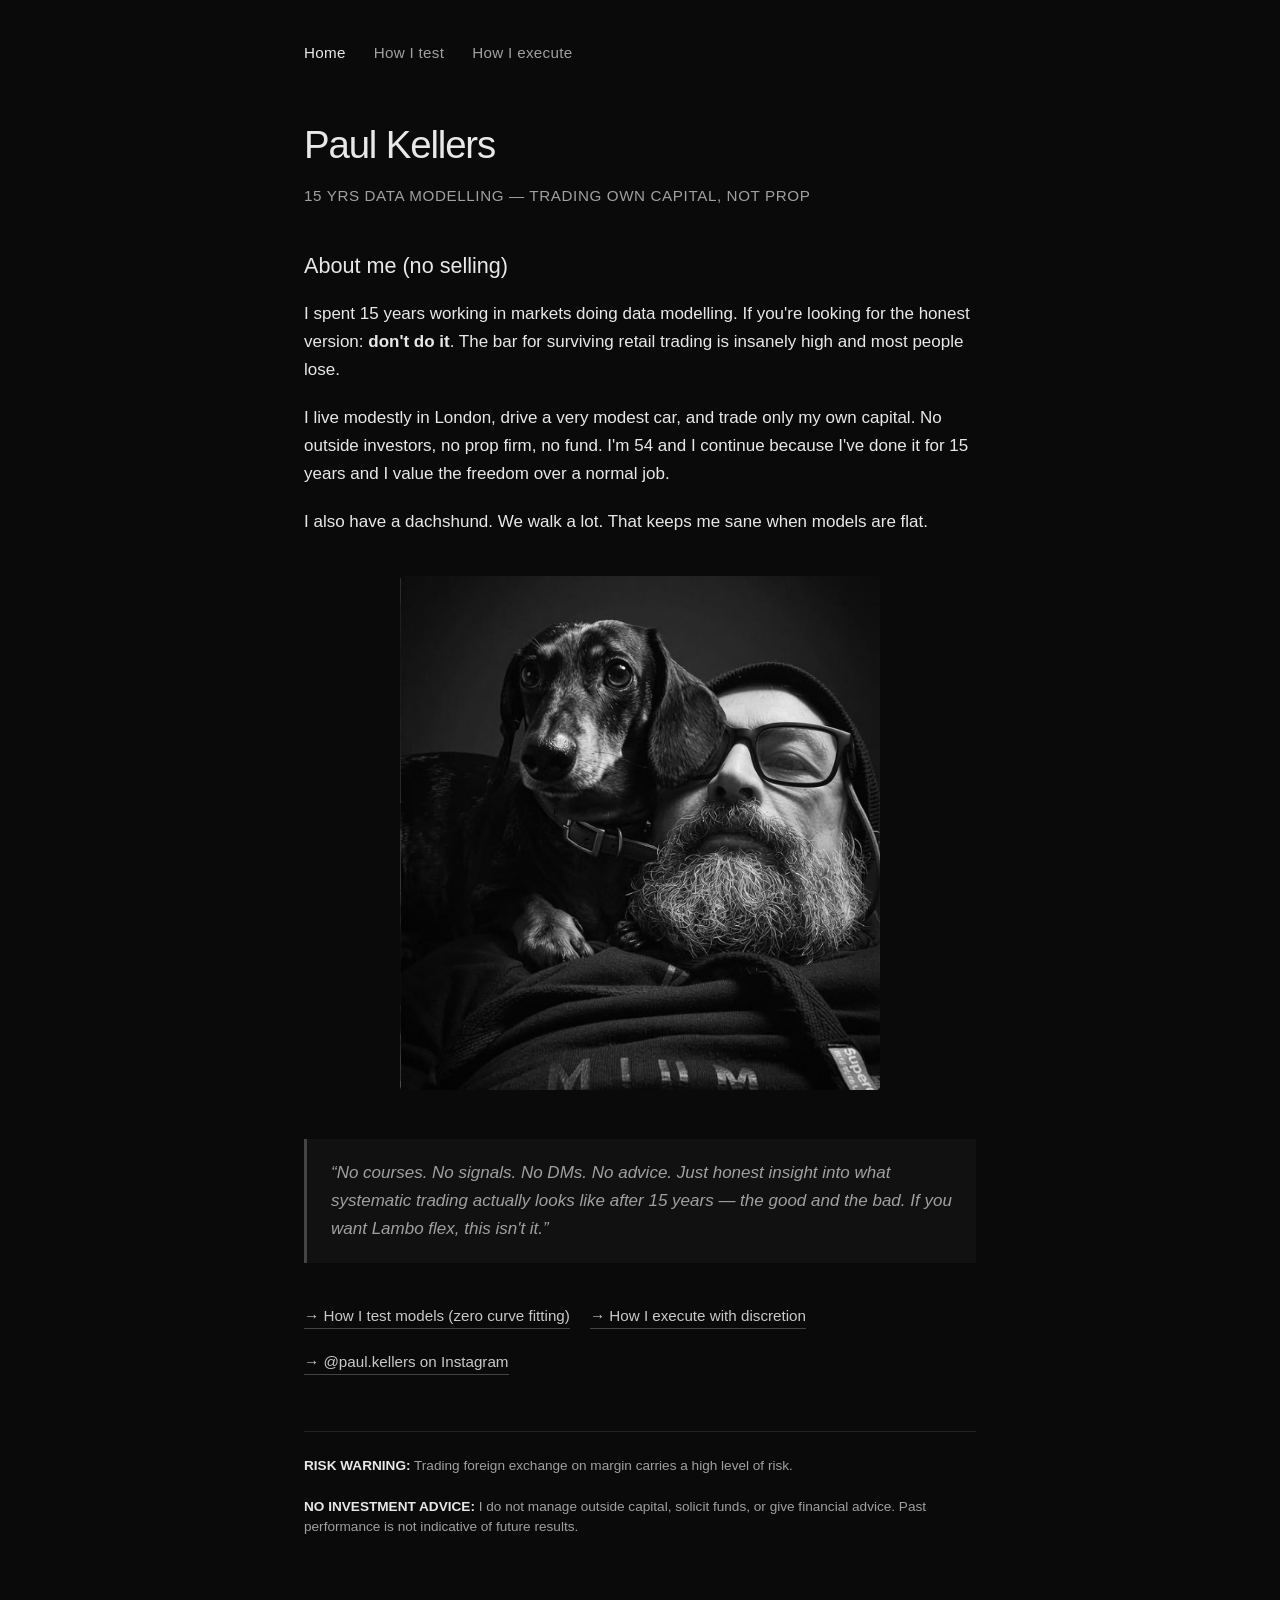
==== commit 1631f019: "Update index.html" ====
--- a/index.html
+++ b/index.html
@@ -11,8 +11,8 @@
   <div class="container">
     <nav>
       <a href="index.html" class="active">Home</a>
-      <a href="process.html">How I test</a>
-      <a href="execution.html">How I execute</a>
+      <a href="architecture.html">How I test</a>
+      <a href="discretion.html">How I execute</a>
     </nav>
 
     <h1>Paul Kellers</h1>
@@ -27,7 +27,7 @@
     <p>I also have a dachshund. We walk a lot. That keeps me sane when models are flat.</p>
 
     <div class="photo-wrap">
-      <img src="photo.jpg" alt="Paul Kellers with dachshund" width="480">
+      <img src="image.jpg" alt="Paul Kellers with dachshund" width="480">
     </div>
 
     <div class="quote">
@@ -35,8 +35,8 @@
     </div>
 
     <div class="links">
-      <a href="process.html">→ How I test models (zero curve fitting)</a>
-      <a href="execution.html">→ How I execute with discretion</a>
+      <a href="architecture.html">→ How I test models (zero curve fitting)</a>
+      <a href="discretion.html">→ How I execute with discretion</a>
       <a href="https://www.instagram.com/paul.kellers/" target="_blank" rel="noopener">→ @paul.kellers on Instagram</a>
     </div>
 
